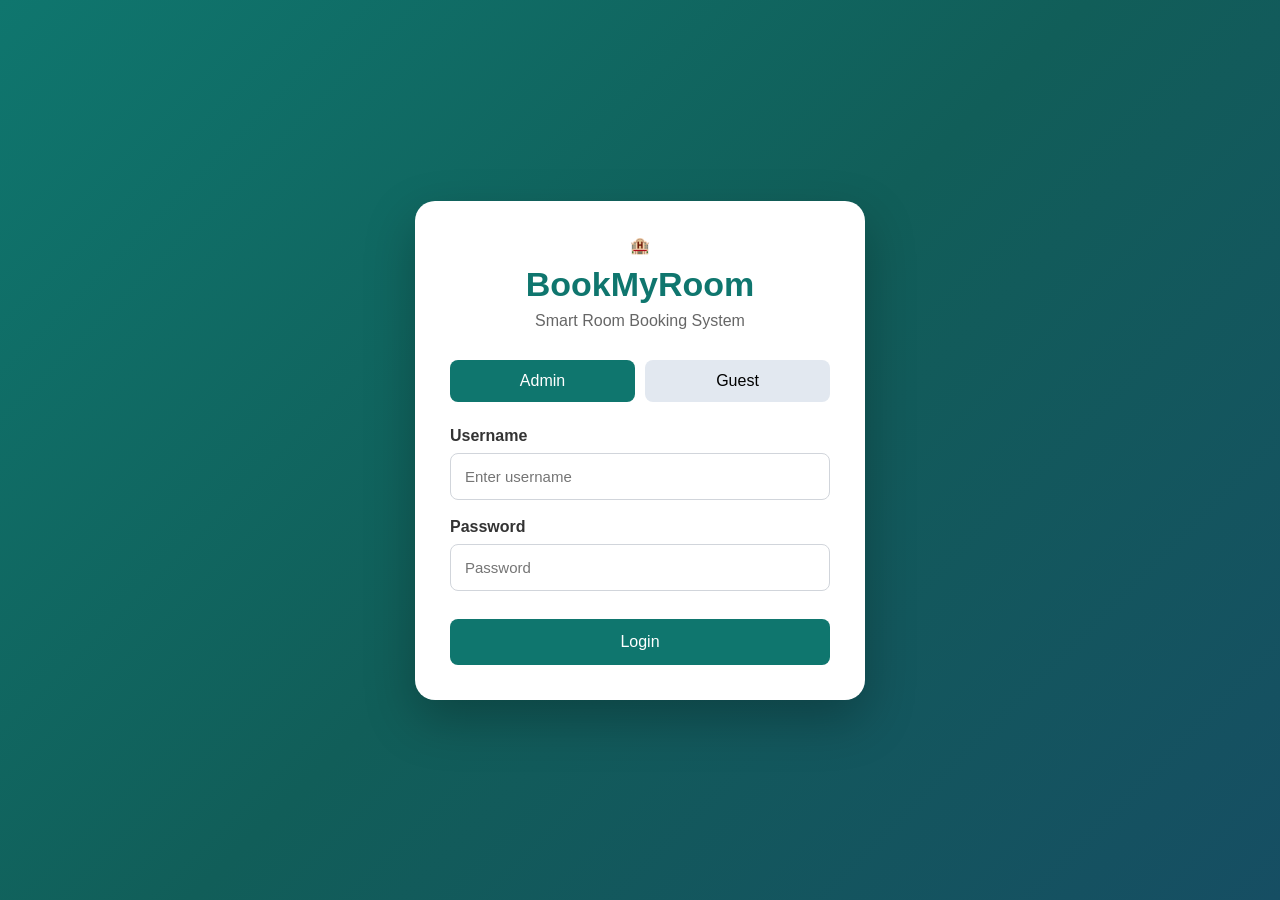
==== index.html @ 620b0390 "2706-1350" ====
<!DOCTYPE html>
<html lang="en">

<head>

    <meta charset="UTF-8">

    <meta
        name="viewport"
        content="width=device-width,initial-scale=1.0">

    <title>BookMyRoom Pro</title>

    <link
        rel="stylesheet"
        href="css/styles.css">

</head>

<body>

<div class="login-container">

    <div class="login-card">

        <div class="logo">

            🏨

            <h1>

                BookMyRoom

            </h1>

            <p>

                Smart Room Booking System

            </p>

        </div>

        <!-- Tabs -->

        <div class="tabs">

            <button
                id="adminTab"
                class="tab active">

                Admin

            </button>

            <button
                id="guestTab"
                class="tab">

                Guest

            </button>

        </div>

        <!-- ==========================
             ADMIN LOGIN
        =========================== -->

        <div
            id="adminLogin"
            class="tab-content">

            <div class="form-group">

                <label>

                    Username

                </label>

                <input
                    id="adminUsername"
                    type="text"
                    placeholder="Enter username">

            </div>

            <div class="form-group">

                <label>

                    Password

                </label>

                <input
                    id="adminPassword"
                    type="password"
                    placeholder="Password">

            </div>

            <button
                id="adminLoginBtn"
                class="primary-btn">

                Login

            </button>

        </div>

        <!-- ==========================
             GUEST
        =========================== -->

        <div
            id="guestLogin"
            class="tab-content hidden">

            <div class="guest-buttons">

                <button
                    id="showGuestLogin"
                    class="secondary-btn">

                    Login

                </button>

                <button
                    id="showGuestRegister"
                    class="secondary-btn">

                    Register

                </button>

            </div>

            <!-- Login -->

            <div
                id="guestLoginForm">

                <div class="form-group">

                    <label>

                        Mobile

                    </label>

                    <input
                        id="guestMobile"
                        type="tel"
                        placeholder="9876543210">

                </div>

                <div class="form-group">

                    <label>

                        Password

                    </label>

                    <input
                        id="guestPassword"
                        type="password"
                        placeholder="Password">

                </div>

                <button
                    id="guestLoginBtn"
                    class="primary-btn">

                    Login

                </button>

            </div>

            <!-- Register -->

            <div
                id="guestRegisterForm"
                class="hidden">

                <div class="form-group">

                    <label>

                        Full Name

                    </label>

                    <input
                        id="guestName"
                        type="text">

                </div>

                <div class="form-group">

                    <label>

                        Mobile

                    </label>

                    <input
                        id="guestRegisterMobile"
                        type="tel">

                </div>

                <div class="form-group">

                    <label>

                        Password

                    </label>

                    <input
                        id="guestRegisterPassword"
                        type="password">

                </div>

                <button
                    id="guestRegisterBtn"
                    class="primary-btn">

                    Register

                </button>

            </div>

        </div>

    </div>

</div>

<script src="js/config.js"></script>

<script src="js/auth.js"></script>

<script>

const adminTab =
document.getElementById("adminTab");

const guestTab =
document.getElementById("guestTab");

const adminLogin =
document.getElementById("adminLogin");

const guestLogin =
document.getElementById("guestLogin");

adminTab.onclick=()=>{

adminTab.classList.add("active");

guestTab.classList.remove("active");

adminLogin.classList.remove("hidden");

guestLogin.classList.add("hidden");

};

guestTab.onclick=()=>{

guestTab.classList.add("active");

adminTab.classList.remove("active");

guestLogin.classList.remove("hidden");

adminLogin.classList.add("hidden");

};

document.getElementById("showGuestLogin").onclick=()=>{

document
.getElementById("guestLoginForm")
.classList.remove("hidden");

document
.getElementById("guestRegisterForm")
.classList.add("hidden");

};

document.getElementById("showGuestRegister").onclick=()=>{

document
.getElementById("guestRegisterForm")
.classList.remove("hidden");

document
.getElementById("guestLoginForm")
.classList.add("hidden");

};

</script>

</body>

</html>
---- css/styles.css ----
/* =====================================================
   BookMyRoom Pro
===================================================== */

*{
    margin:0;
    padding:0;
    box-sizing:border-box;
    font-family:
    "Segoe UI",
    Tahoma,
    Geneva,
    Verdana,
    sans-serif;
}

body{

    min-height:100vh;

    background:
    linear-gradient(
        135deg,
        #0f766e,
        #115e59,
        #164e63
    );

    display:flex;

    justify-content:center;

    align-items:center;

    padding:30px;

}

/* =====================================================
   LOGIN CARD
===================================================== */

.login-container{

    width:100%;

    max-width:450px;

}

.login-card{

    background:#fff;

    border-radius:20px;

    padding:35px;

    box-shadow:
    0 20px 50px
    rgba(0,0,0,.25);

}

/* =====================================================
   LOGO
===================================================== */

.logo{

    text-align:center;

    margin-bottom:30px;

}

.logo h1{

    margin-top:10px;

    color:#0f766e;

    font-size:34px;

}

.logo p{

    color:#666;

    margin-top:8px;

}

/* =====================================================
   TABS
===================================================== */

.tabs{

    display:flex;

    gap:10px;

    margin-bottom:25px;

}

.tab{

    flex:1;

    padding:12px;

    border:none;

    cursor:pointer;

    border-radius:8px;

    background:#e2e8f0;

    font-size:16px;

    transition:.3s;

}

.tab.active{

    background:#0f766e;

    color:#fff;

}

/* =====================================================
   FORM
===================================================== */

.form-group{

    margin-bottom:18px;

}

.form-group label{

    display:block;

    margin-bottom:8px;

    font-weight:600;

    color:#333;

}

.form-group input{

    width:100%;

    padding:14px;

    border-radius:8px;

    border:1px solid #d1d5db;

    font-size:15px;

    transition:.25s;

}

.form-group input:focus{

    outline:none;

    border-color:#0f766e;

    box-shadow:

    0 0 5px

    rgba(15,118,110,.35);

}

/* =====================================================
   BUTTONS
===================================================== */

.primary-btn{

    width:100%;

    padding:14px;

    border:none;

    border-radius:8px;

    background:#0f766e;

    color:white;

    font-size:16px;

    cursor:pointer;

    margin-top:10px;

    transition:.3s;

}

.primary-btn:hover{

    background:#115e59;

}

.secondary-btn{

    flex:1;

    padding:12px;

    border:none;

    border-radius:8px;

    cursor:pointer;

    background:#f1f5f9;

    transition:.3s;

}

.secondary-btn:hover{

    background:#cbd5e1;

}

/* =====================================================
   GUEST BUTTONS
===================================================== */

.guest-buttons{

    display:flex;

    gap:10px;

    margin-bottom:25px;

}

/* =====================================================
   UTILITIES
===================================================== */

.hidden{

    display:none;

}

/* =====================================================
   MESSAGE
===================================================== */

.message{

    padding:12px;

    border-radius:8px;

    margin-top:15px;

}

.success{

    background:#dcfce7;

    color:#166534;

}

.error{

    background:#fee2e2;

    color:#991b1b;

}

/* =====================================================
   MOBILE
===================================================== */

@media(max-width:600px){

.login-card{

    padding:25px;

}

.logo h1{

    font-size:28px;

}

.primary-btn{

    font-size:15px;

}

}

/* =====================================================
   DASHBOARD
===================================================== */

.dashboard{

    display:flex;

    width:100%;

    min-height:100vh;

}

.sidebar{

    width:240px;

    background:#0f766e;

    color:#fff;

    padding:30px;

}

.sidebar h2{

    margin-bottom:40px;

}

.sidebar ul{

    list-style:none;

}

.sidebar li{

    padding:15px;

    border-radius:8px;

    cursor:pointer;

    margin-bottom:10px;

}

.sidebar li:hover,

.sidebar .active{

    background:#115e59;

}

.content{

    flex:1;

    background:#f8fafc;

    padding:40px;

}

.topbar{

    display:flex;

    justify-content:space-between;

    align-items:center;

    margin-bottom:35px;

}

.profile-circle{

    width:50px;

    height:50px;

    border-radius:50%;

    background:#0f766e;

    color:#fff;

    display:flex;

    justify-content:center;

    align-items:center;

    font-weight:bold;

    font-size:22px;

}

.room-grid{

    display:grid;

    grid-template-columns:
    repeat(auto-fit,minmax(280px,1fr));

    gap:25px;

}

.room-card{

    background:#fff;

    border-radius:15px;

    padding:25px;

    box-shadow:0 10px 25px rgba(0,0,0,.08);

}

.room-card h2{

    color:#0f766e;

}

.room-card p{

    margin:10px 0;

}

.modal{

    position:fixed;

    left:0;

    top:0;

    width:100%;

    height:100%;

    background:rgba(0,0,0,.45);

    display:flex;

    justify-content:center;

    align-items:center;

}

.modal-content{

    width:420px;

    background:#fff;

    padding:30px;

    border-radius:15px;

    position:relative;

}

.close{

    position:absolute;

    right:20px;

    top:15px;

    cursor:pointer;

    font-size:28px;

}

.section-title{

    font-size:24px;

    font-weight:600;

    margin-bottom:25px;

}

/* ==================================== */

.stats-grid{

display:grid;

grid-template-columns:
repeat(4,1fr);

gap:20px;

margin-bottom:30px;

}

.stat-card{

background:white;

padding:25px;

border-radius:15px;

box-shadow:
0 10px 25px
rgba(0,0,0,.08);

text-align:center;

}

.table-card{

background:white;

padding:25px;

border-radius:15px;

box-shadow:
0 10px 25px
rgba(0,0,0,.08);

}

table{

width:100%;

border-collapse:collapse;

margin-top:20px;

}

th{

background:#0f766e;

color:white;

padding:15px;

}

td{

padding:12px;

border-bottom:
1px solid #eee;

}

tr:hover{

background:#f8fafc;

}

@media(max-width:900px){

.stats-grid{

grid-template-columns:
repeat(2,1fr);

}

}

@media(max-width:600px){

.stats-grid{

grid-template-columns:
1fr;

}

.sidebar{

display:none;

}

.content{

padding:20px;

}

}
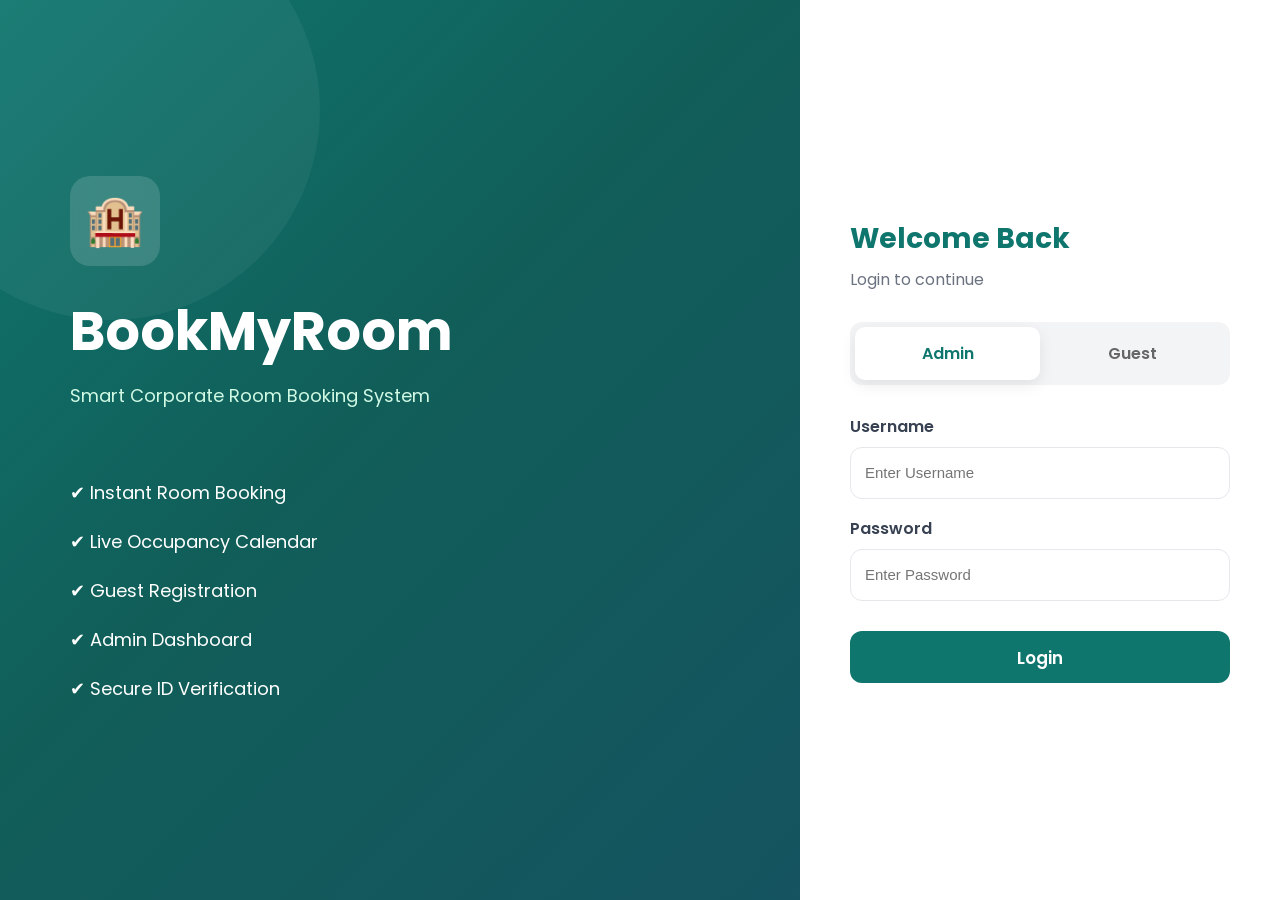
==== commit 7dec0d4a: "2806-2243" ====
--- a/index.html
+++ b/index.html
@@ -5,316 +5,275 @@
 
     <meta charset="UTF-8">
 
-    <meta
-        name="viewport"
-        content="width=device-width,initial-scale=1.0">
+    <meta name="viewport" content="width=device-width, initial-scale=1.0">
 
     <title>BookMyRoom Pro</title>
 
-    <link
-        rel="stylesheet"
-        href="css/styles.css">
+    <link rel="stylesheet" href="css/common.css">
+
+    <link rel="stylesheet" href="css/login.css">
+
+    <link rel="preconnect" href="https://fonts.googleapis.com">
+
+    <link rel="preconnect" href="https://fonts.gstatic.com" crossorigin>
+
+    <link href="https://fonts.googleapis.com/css2?family=Poppins:wght@300;400;500;600;700&display=swap"
+        rel="stylesheet">
 
 </head>
 
 <body>
 
-<div class="login-container">
-
-    <div class="login-card">
-
-        <div class="logo">
-
-            🏨
-
-            <h1>
-
-                BookMyRoom
-
-            </h1>
-
-            <p>
-
-                Smart Room Booking System
-
-            </p>
+    <div class="login-page">
+
+        <!-- LEFT PANEL -->
+
+        <div class="login-left">
+
+            <div class="brand">
+
+                <div class="brand-icon">
+
+                    🏨
+
+                </div>
+
+                <h1>
+
+                    BookMyRoom
+
+                </h1>
+
+                <p>
+
+                    Smart Corporate Room Booking System
+
+                </p>
+
+            </div>
+
+            <div class="feature-list">
+
+                <div class="feature">
+
+                    ✔ Instant Room Booking
+
+                </div>
+
+                <div class="feature">
+
+                    ✔ Live Occupancy Calendar
+
+                </div>
+
+                <div class="feature">
+
+                    ✔ Guest Registration
+
+                </div>
+
+                <div class="feature">
+
+                    ✔ Admin Dashboard
+
+                </div>
+
+                <div class="feature">
+
+                    ✔ Secure ID Verification
+
+                </div>
+
+            </div>
 
         </div>
 
-        <!-- Tabs -->
-
-        <div class="tabs">
-
-            <button
-                id="adminTab"
-                class="tab active">
-
-                Admin
-
-            </button>
-
-            <button
-                id="guestTab"
-                class="tab">
-
-                Guest
-
-            </button>
+        <!-- RIGHT PANEL -->
+
+        <div class="login-right">
+
+            <div class="login-card">
+
+                <h2>
+
+                    Welcome Back
+
+                </h2>
+
+                <p>
+
+                    Login to continue
+
+                </p>
+
+                <!-- Tabs -->
+
+                <div class="tabs">
+
+                    <button id="adminTab" class="tab active">
+
+                        Admin
+
+                    </button>
+
+                    <button id="guestTab" class="tab">
+
+                        Guest
+
+                    </button>
+
+                </div>
+
+                <!-- ADMIN LOGIN -->
+
+                <div id="adminLogin" class="tab-content">
+
+                    <div class="form-group">
+
+                        <label>
+
+                            Username
+
+                        </label>
+
+                        <input id="adminUsername" type="text" placeholder="Enter Username">
+
+                    </div>
+
+                    <div class="form-group">
+
+                        <label>
+
+                            Password
+
+                        </label>
+
+                        <input id="adminPassword" type="password" placeholder="Enter Password">
+
+                    </div>
+
+                    <button id="adminLoginBtn" class="primary-btn">
+
+                        Login
+
+                    </button>
+
+                </div>
+
+                <!-- GUEST -->
+
+                <div id="guestLogin" class="tab-content hidden">
+
+                    <div class="guest-buttons">
+
+                        <button id="showGuestLogin" class="secondary-btn">
+
+                            Login
+
+                        </button>
+
+                        <button id="showGuestRegister" class="secondary-btn">
+
+                            Register
+
+                        </button>
+
+                    </div>
+
+                    <!-- Guest Login -->
+
+                    <div id="guestLoginForm">
+
+                        <div class="form-group">
+
+                            <label>
+
+                                Mobile Number
+
+                            </label>
+
+                            <input id="guestMobile" type="tel" placeholder="9876543210">
+
+                        </div>
+
+                        <div class="form-group">
+
+                            <label>
+
+                                Password
+
+                            </label>
+
+                            <input id="guestPassword" type="password" placeholder="Password">
+
+                        </div>
+
+                        <button id="guestLoginBtn" class="primary-btn">
+
+                            Login
+
+                        </button>
+
+                    </div>
+
+                    <!-- Guest Register -->
+
+                    <div id="guestRegisterForm" class="hidden">
+
+                        <div class="form-group">
+
+                            <label>
+
+                                Full Name
+
+                            </label>
+
+                            <input id="guestName" type="text" placeholder="Enter Full Name">
+
+                        </div>
+
+                        <div class="form-group">
+
+                            <label>
+
+                                Mobile Number
+
+                            </label>
+
+                            <input id="guestRegisterMobile" type="tel" placeholder="9876543210">
+
+                        </div>
+
+                        <div class="form-group">
+
+                            <label>
+
+                                Password
+
+                            </label>
+
+                            <input id="guestRegisterPassword" type="password" placeholder="Create Password">
+
+                        </div>
+
+                        <button id="guestRegisterBtn" class="primary-btn">
+
+                            Register & Continue
+
+                        </button>
+
+                    </div>
+
+                </div>
+
+            </div>
 
         </div>
 
-        <!-- ==========================
-             ADMIN LOGIN
-        =========================== -->
-
-        <div
-            id="adminLogin"
-            class="tab-content">
-
-            <div class="form-group">
-
-                <label>
-
-                    Username
-
-                </label>
-
-                <input
-                    id="adminUsername"
-                    type="text"
-                    placeholder="Enter username">
-
-            </div>
-
-            <div class="form-group">
-
-                <label>
-
-                    Password
-
-                </label>
-
-                <input
-                    id="adminPassword"
-                    type="password"
-                    placeholder="Password">
-
-            </div>
-
-            <button
-                id="adminLoginBtn"
-                class="primary-btn">
-
-                Login
-
-            </button>
-
-        </div>
-
-        <!-- ==========================
-             GUEST
-        =========================== -->
-
-        <div
-            id="guestLogin"
-            class="tab-content hidden">
-
-            <div class="guest-buttons">
-
-                <button
-                    id="showGuestLogin"
-                    class="secondary-btn">
-
-                    Login
-
-                </button>
-
-                <button
-                    id="showGuestRegister"
-                    class="secondary-btn">
-
-                    Register
-
-                </button>
-
-            </div>
-
-            <!-- Login -->
-
-            <div
-                id="guestLoginForm">
-
-                <div class="form-group">
-
-                    <label>
-
-                        Mobile
-
-                    </label>
-
-                    <input
-                        id="guestMobile"
-                        type="tel"
-                        placeholder="9876543210">
-
-                </div>
-
-                <div class="form-group">
-
-                    <label>
-
-                        Password
-
-                    </label>
-
-                    <input
-                        id="guestPassword"
-                        type="password"
-                        placeholder="Password">
-
-                </div>
-
-                <button
-                    id="guestLoginBtn"
-                    class="primary-btn">
-
-                    Login
-
-                </button>
-
-            </div>
-
-            <!-- Register -->
-
-            <div
-                id="guestRegisterForm"
-                class="hidden">
-
-                <div class="form-group">
-
-                    <label>
-
-                        Full Name
-
-                    </label>
-
-                    <input
-                        id="guestName"
-                        type="text">
-
-                </div>
-
-                <div class="form-group">
-
-                    <label>
-
-                        Mobile
-
-                    </label>
-
-                    <input
-                        id="guestRegisterMobile"
-                        type="tel">
-
-                </div>
-
-                <div class="form-group">
-
-                    <label>
-
-                        Password
-
-                    </label>
-
-                    <input
-                        id="guestRegisterPassword"
-                        type="password">
-
-                </div>
-
-                <button
-                    id="guestRegisterBtn"
-                    class="primary-btn">
-
-                    Register
-
-                </button>
-
-            </div>
-
-        </div>
-
     </div>
 
-</div>
-
-<script src="js/config.js"></script>
-
-<script src="js/auth.js"></script>
-
-<script>
-
-const adminTab =
-document.getElementById("adminTab");
-
-const guestTab =
-document.getElementById("guestTab");
-
-const adminLogin =
-document.getElementById("adminLogin");
-
-const guestLogin =
-document.getElementById("guestLogin");
-
-adminTab.onclick=()=>{
-
-adminTab.classList.add("active");
-
-guestTab.classList.remove("active");
-
-adminLogin.classList.remove("hidden");
-
-guestLogin.classList.add("hidden");
-
-};
-
-guestTab.onclick=()=>{
-
-guestTab.classList.add("active");
-
-adminTab.classList.remove("active");
-
-guestLogin.classList.remove("hidden");
-
-adminLogin.classList.add("hidden");
-
-};
-
-document.getElementById("showGuestLogin").onclick=()=>{
-
-document
-.getElementById("guestLoginForm")
-.classList.remove("hidden");
-
-document
-.getElementById("guestRegisterForm")
-.classList.add("hidden");
-
-};
-
-document.getElementById("showGuestRegister").onclick=()=>{
-
-document
-.getElementById("guestRegisterForm")
-.classList.remove("hidden");
-
-document
-.getElementById("guestLoginForm")
-.classList.add("hidden");
-
-};
-
-</script>
+    <script src="js/config.js"></script>
+    <script src="js/auth.js"></script>
 
 </body>
 
--- a/css/common.css
+++ b/css/common.css
@@ -0,0 +1,518 @@
+/* ===========================================================
+   BookMyRoom Pro
+   Common Styles
+=========================================================== */
+
+:root {
+
+    --primary: #0f766e;
+    --primary-dark: #115e59;
+    --primary-light: #14b8a6;
+
+    --secondary: #f8fafc;
+
+    --white: #ffffff;
+
+    --black: #1f2937;
+
+    --gray: #6b7280;
+
+    --light-gray: #e5e7eb;
+
+    --danger: #ef4444;
+
+    --success: #16a34a;
+
+    --warning: #f59e0b;
+
+    --radius: 12px;
+
+    --shadow:
+
+        0 10px 25px rgba(0, 0, 0, .08);
+
+}
+
+/* ===========================================================
+   RESET
+=========================================================== */
+
+* {
+
+    margin: 0;
+
+    padding: 0;
+
+    box-sizing: border-box;
+
+}
+
+html {
+
+    scroll-behavior: smooth;
+
+}
+
+body {
+
+    font-family:
+
+        "Poppins",
+
+        "Segoe UI",
+
+        sans-serif;
+
+    background:
+
+        var(--secondary);
+
+    color:
+
+        var(--black);
+
+    line-height: 1.5;
+
+}
+
+/* ===========================================================
+   LINKS
+=========================================================== */
+
+a {
+
+    color: inherit;
+
+    text-decoration: none;
+
+}
+
+/* ===========================================================
+   BUTTONS
+=========================================================== */
+
+button {
+
+    font-family: inherit;
+
+    cursor: pointer;
+
+    border: none;
+
+    transition: .25s;
+
+}
+
+.primary-btn {
+
+    width: 100%;
+
+    padding: 14px;
+
+    border-radius:
+
+        var(--radius);
+
+    background:
+
+        var(--primary);
+
+    color: white;
+
+    font-size: 16px;
+
+    font-weight: 600;
+
+}
+
+.primary-btn:hover {
+
+    background:
+
+        var(--primary-dark);
+
+}
+
+.secondary-btn {
+
+    padding: 12px;
+
+    border-radius:
+
+        var(--radius);
+
+    background: white;
+
+    border:
+
+        1px solid var(--light-gray);
+
+    font-weight: 600;
+
+}
+
+.secondary-btn:hover {
+
+    background:
+
+        var(--primary);
+
+    color: white;
+
+}
+
+/* ===========================================================
+   INPUTS
+=========================================================== */
+
+.form-group {
+
+    margin-bottom: 18px;
+
+}
+
+.form-group label {
+
+    display: block;
+
+    margin-bottom: 8px;
+
+    font-weight: 500;
+
+}
+
+input,
+
+select,
+
+textarea {
+
+    width: 100%;
+
+    padding: 14px;
+
+    border-radius:
+
+        var(--radius);
+
+    border:
+
+        1px solid var(--light-gray);
+
+    font-size: 15px;
+
+    transition: .25s;
+
+    outline: none;
+
+}
+
+input:focus,
+
+select:focus,
+
+textarea:focus {
+
+    border-color:
+
+        var(--primary);
+
+    box-shadow:
+
+        0 0 0 4px rgba(15, 118, 110, .15);
+
+}
+
+/* ===========================================================
+   CARDS
+=========================================================== */
+
+.card {
+
+    background: white;
+
+    border-radius:
+
+        18px;
+
+    padding: 25px;
+
+    box-shadow:
+
+        var(--shadow);
+
+}
+
+/* ===========================================================
+   HEADINGS
+=========================================================== */
+
+h1 {
+
+    font-size: 34px;
+
+}
+
+h2 {
+
+    font-size: 28px;
+
+}
+
+h3 {
+
+    font-size: 22px;
+
+}
+
+p {
+
+    color:
+
+        var(--gray);
+
+}
+
+/* ===========================================================
+   TABLE
+=========================================================== */
+
+table {
+
+    width: 100%;
+
+    border-collapse: collapse;
+
+}
+
+th {
+
+    background:
+
+        var(--primary);
+
+    color: white;
+
+    padding: 14px;
+
+    text-align: left;
+
+}
+
+td {
+
+    padding: 14px;
+
+    border-bottom:
+
+        1px solid var(--light-gray);
+
+}
+
+tr:hover {
+
+    background:
+
+        #f9fafb;
+
+}
+
+/* ===========================================================
+   UTILITIES
+=========================================================== */
+
+.hidden {
+
+    display: none !important;
+
+}
+
+.text-center {
+
+    text-align: center;
+
+}
+
+.mt-20 {
+
+    margin-top: 20px;
+
+}
+
+.mb-20 {
+
+    margin-bottom: 20px;
+
+}
+
+.flex {
+
+    display: flex;
+
+}
+
+.space-between {
+
+    justify-content: space-between;
+
+}
+
+.align-center {
+
+    align-items: center;
+
+}
+
+/* ===========================================================
+   PROFILE CIRCLE
+=========================================================== */
+
+.profile-circle {
+
+    width: 50px;
+
+    height: 50px;
+
+    border-radius: 50%;
+
+    background:
+
+        var(--primary);
+
+    color: white;
+
+    display: flex;
+
+    justify-content: center;
+
+    align-items: center;
+
+    font-size: 22px;
+
+    font-weight: bold;
+
+}
+
+/* ===========================================================
+   BADGES
+=========================================================== */
+
+.badge {
+
+    padding:
+
+        6px 14px;
+
+    border-radius:
+
+        50px;
+
+    font-size: 13px;
+
+    font-weight: 600;
+
+}
+
+.badge-success {
+
+    background:
+
+        #dcfce7;
+
+    color:
+
+        #166534;
+
+}
+
+.badge-danger {
+
+    background:
+
+        #fee2e2;
+
+    color:
+
+        #991b1b;
+
+}
+
+.badge-warning {
+
+    background:
+
+        #fef3c7;
+
+    color:
+
+        #92400e;
+
+}
+
+/* ===========================================================
+   LOADER
+=========================================================== */
+
+.loader {
+
+    width: 45px;
+
+    height: 45px;
+
+    border:
+
+        5px solid #ddd;
+
+    border-top:
+
+        5px solid var(--primary);
+
+    border-radius: 50%;
+
+    animation:
+
+        spin .8s linear infinite;
+
+}
+
+@keyframes spin {
+
+    from {
+
+        transform: rotate(0deg);
+
+    }
+
+    to {
+
+        transform: rotate(360deg);
+
+    }
+
+}
+
+/* ===========================================================
+   RESPONSIVE
+=========================================================== */
+
+@media(max-width:768px) {
+
+    h1 {
+
+        font-size: 28px;
+
+    }
+
+    h2 {
+
+        font-size: 22px;
+
+    }
+
+    .card {
+
+        padding: 18px;
+
+    }
+
+}
--- a/css/login.css
+++ b/css/login.css
@@ -0,0 +1,408 @@
+/* ===========================================================
+   BookMyRoom Pro
+   Login Page
+=========================================================== */
+
+body {
+
+    min-height: 100vh;
+
+    background:
+        linear-gradient(135deg,
+            #0f766e 0%,
+            #115e59 35%,
+            #164e63 100%);
+
+    overflow: hidden;
+
+}
+
+/* ===========================================================
+   PAGE
+=========================================================== */
+
+.login-page {
+
+    width: 100%;
+
+    min-height: 100vh;
+
+    display: grid;
+
+    grid-template-columns: 1fr 480px;
+
+}
+
+/* ===========================================================
+   LEFT
+=========================================================== */
+
+.login-left {
+
+    color: white;
+
+    display: flex;
+
+    flex-direction: column;
+
+    justify-content: center;
+
+    padding: 70px;
+
+    position: relative;
+
+}
+
+.login-left::before {
+
+    content: "";
+
+    position: absolute;
+
+    width: 420px;
+
+    height: 420px;
+
+    background: rgba(255, 255, 255, .05);
+
+    border-radius: 50%;
+
+    top: -100px;
+
+    left: -100px;
+
+}
+
+.brand {
+
+    position: relative;
+
+    z-index: 2;
+
+}
+
+.brand-icon {
+
+    width: 90px;
+
+    height: 90px;
+
+    border-radius: 20px;
+
+    background: rgba(255, 255, 255, .15);
+
+    backdrop-filter: blur(12px);
+
+    display: flex;
+
+    justify-content: center;
+
+    align-items: center;
+
+    font-size: 48px;
+
+    margin-bottom: 25px;
+
+}
+
+.brand h1 {
+
+    color: white;
+
+    font-size: 54px;
+
+    margin-bottom: 10px;
+
+}
+
+.brand p {
+
+    color: #d1fae5;
+
+    font-size: 18px;
+
+}
+
+.feature-list {
+
+    margin-top: 70px;
+
+}
+
+.feature {
+
+    margin-bottom: 22px;
+
+    font-size: 18px;
+
+    display: flex;
+
+    align-items: center;
+
+    gap: 12px;
+
+}
+
+/* ===========================================================
+   RIGHT
+=========================================================== */
+
+.login-right {
+
+    background: white;
+
+    display: flex;
+
+    justify-content: center;
+
+    align-items: center;
+
+    padding: 50px;
+
+}
+
+.login-card {
+
+    width: 100%;
+
+    max-width: 420px;
+
+}
+
+.login-card h2 {
+
+    color: var(--primary);
+
+    margin-bottom: 8px;
+
+}
+
+.login-card>p {
+
+    margin-bottom: 30px;
+
+}
+
+/* ===========================================================
+   TABS
+=========================================================== */
+
+.tabs {
+
+    display: flex;
+
+    background: #f3f4f6;
+
+    border-radius: 12px;
+
+    padding: 5px;
+
+    margin-bottom: 30px;
+
+}
+
+.tab {
+
+    flex: 1;
+
+    padding: 14px;
+
+    border-radius: 10px;
+
+    background: none;
+
+    font-size: 16px;
+
+    font-weight: 600;
+
+    color: #666;
+
+}
+
+.tab.active {
+
+    background: white;
+
+    color: var(--primary);
+
+    box-shadow:
+
+        0 5px 15px rgba(0, 0, 0, .08);
+
+}
+
+/* ===========================================================
+   GUEST BUTTONS
+=========================================================== */
+
+.guest-buttons {
+
+    display: flex;
+
+    gap: 12px;
+
+    margin-bottom: 25px;
+
+}
+
+.guest-buttons button {
+
+    flex: 1;
+
+}
+
+/* ===========================================================
+   BUTTONS
+=========================================================== */
+
+.primary-btn {
+
+    margin-top: 12px;
+
+    height: 52px;
+
+    font-size: 17px;
+
+    border-radius: 12px;
+
+}
+
+.secondary-btn {
+
+    height: 48px;
+
+}
+
+/* ===========================================================
+   INPUTS
+=========================================================== */
+
+.form-group {
+
+    margin-bottom: 18px;
+
+}
+
+.form-group input {
+
+    height: 52px;
+
+    border-radius: 12px;
+
+}
+
+.form-group label {
+
+    color: #374151;
+
+    font-weight: 600;
+
+}
+
+/* ===========================================================
+   ANIMATION
+=========================================================== */
+
+.login-card {
+
+    animation: fadeUp .7s ease;
+
+}
+
+@keyframes fadeUp {
+
+    from {
+
+        opacity: 0;
+
+        transform:
+
+            translateY(30px);
+
+    }
+
+    to {
+
+        opacity: 1;
+
+        transform:
+
+            translateY(0);
+
+    }
+
+}
+
+/* ===========================================================
+   RESPONSIVE
+=========================================================== */
+
+@media(max-width:1100px) {
+
+    .login-page {
+
+        grid-template-columns: 1fr;
+
+    }
+
+    .login-left {
+
+        display: none;
+
+    }
+
+    .login-right {
+
+        background: transparent;
+
+    }
+
+    .login-card {
+
+        background: white;
+
+        padding: 35px;
+
+        border-radius: 20px;
+
+        box-shadow:
+
+            0 20px 40px rgba(0, 0, 0, .15);
+
+    }
+
+    body {
+
+        overflow: auto;
+
+    }
+
+}
+
+@media(max-width:600px) {
+
+    .login-right {
+
+        padding: 20px;
+
+    }
+
+    .login-card {
+
+        padding: 25px;
+
+    }
+
+    .brand h1 {
+
+        font-size: 38px;
+
+    }
+
+    .primary-btn {
+
+        font-size: 16px;
+
+    }
+
+}
